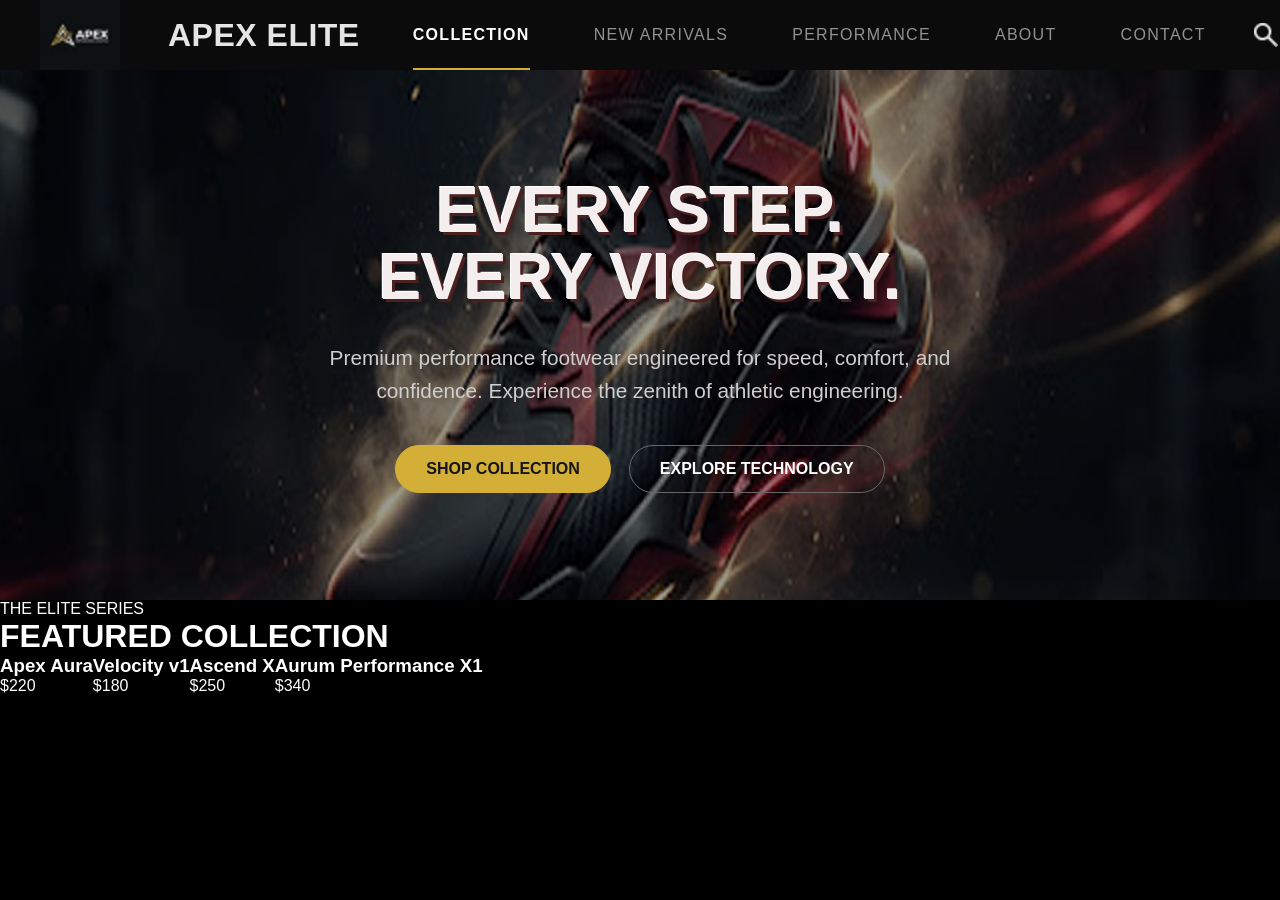
==== index.html @ 00075175 "2 sep" ====
<!DOCTYPE html>
<html lang="en">

<head>
    <meta charset="UTF-8">
    <meta name="viewport" content="width=device-width, initial-scale=1.0">
    <title>Apex Elite</title>
    <link rel="stylesheet" href="./css/home.css">
</head>

<body>
    <header>
        <div class="home-logo">
            <img src="./assets/APEX ELITE.png" alt="logo">
            <h1>APEX ELITE</h1>
        </div>

        <ul class="nav-options">
            <li class="active">COLLECTION</li>
            <li>NEW ARRIVALS</li>
            <li>PERFORMANCE</li>
            <li>ABOUT</li>
            <li>CONTACT</li>
        </ul>

        <div class="nav-actions">

            <div class="action-icon">
                <img src="./assets/icons/search.png" alt="search">
            </div>

            <div class="action-icon">
                <img src="./assets/icons/favourites.png" alt="favourites">
            </div>

            <div class="action-icon cart-icon">
                <img src="./assets/icons/cart-home.png" alt="cart">
                <span>1</span>
            </div>

            <div class="action-icon">
                <img src="./assets/icons/profile.png" alt="profile">
            </div>

        </div>

    </header>

    <main>

        <div class="hero-section">
            <img src="./assets/items/home-hero.png" alt="home-hero">
            <div class="top-data">
                <h1>EVERY STEP. <span class="span-head">EVERY VICTORY.</span></h1>
                <p>Premium performance footwear engineered for speed, comfort, and
                confidence. Experience the zenith of athletic engineering.</p>
                <div class="button-div">
                    <button class="shop-btn">SHOP COLLECTION</button>
                    <button class="explore-btn">EXPLORE TECHNOLOGY</button>
                </div>
            </div>
        </div>

        <div class="featured-collection">
            <div class="featured-head">
                <p>THE ELITE SERIES</p>
                <h1>FEATURED COLLECTION</h1>
            </div>
            <div class="featured-cards">

            </div>
        </div>
    </main>

    <script type="module" src="./js/home.js"></script>
</body>

</html>
---- css/home.css ----
* {
    margin: 0;
    padding: 0;
    box-sizing: border-box;
}

:root {
    --primary-color: #D4AF37;
    --secondary-color: #D62828;
    --sub-options: #929292;
}

body {
    background-color: #000;
    font-family: Arial, Helvetica, sans-serif;
}

header {
    width: 100%;
    height: 70px;

    background-color: #0b0b0b;

    display: flex;
    align-items: center;
    justify-content: space-between;

    padding: 0 40px;
    gap: 3rem;
}

.home-logo {
    display: flex;
    align-items: center;

    gap: 3rem;

    /* width: 190px; */
    flex-shrink: 0;
}

.home-logo img {
    width: 5rem;
    height: 5rem;

    object-fit: contain;
}

.home-logo h1 {
    color: #e5e5e5;

    font-size: 2rem;
    font-weight: 700;

    letter-spacing: 0.5px;

    white-space: nowrap;
}

.nav-options {
    height: 100%;

    display: flex;
    align-items: center;

    gap: 4rem;

    list-style: none;

    margin-left: 5px;
}

.nav-options li {
    height: 100%;

    display: flex;
    align-items: center;
    justify-content: space-between;

    position: relative;

    color: var(--sub-options);

    font-size: 1rem;
    /* font-weight: 500; */

    letter-spacing: 1.3px;

    white-space: nowrap;

    cursor: pointer;

    transition: color 0.3s ease;
}

.nav-options li:hover {
    color: white;
}

.nav-options li.active {
    color: white;
    font-weight: 600;
}

.nav-options li.active::after {
    content: "";

    position: absolute;

    bottom: 0;
    left: 0;

    width: 100%;
    height: 2px;

    background-color: var(--primary-color);
}

.nav-actions {
    margin-left: auto;

    display: flex;
    align-items: center;
    justify-content: space-between;

    gap: 3rem;

    height: 100%;
}

.action-icon {

    display: flex;
    align-items: center;
    justify-content: center;

    position: relative;

    cursor: pointer;
}

.action-icon img {
    width: 1.5rem;
    height: 1.5rem;

    object-fit: contain;

    display: block;
}

.cart-icon {
    width: 18px;
    height: 18px;
}

.cart-icon img {
    width: 3rem;
    height: 3rem;

    object-fit: contain;

    display: block;
}

/* ******************************Hero Section******************** */

.hero-section {
    width: 100%;
    height: 530px;

    position: relative;

    overflow: hidden;

    display: flex;
    align-items: center;
    justify-content: center;
}

.hero-section > img {
    width: 100%;
    height: 100%;

    /* object-fit: cover; */
    object-position: center;

    position: absolute;
    top: 0;
    left: 0;

    z-index: 1;
}

.hero-section::after {
    content: "";

    position: absolute;

    top: 0;
    left: 0;

    width: 100%;
    height: 100%;

    background: rgba(0, 0, 0, 0.40);

    z-index: 2;
}


.top-data {
    position: relative;

    z-index: 3;

    width: 100%;
    max-width: 750px;

    text-align: center;

    color: white;

    display: flex;
    flex-direction: column;
    align-items: center;
}


.top-data h1 {
    margin: 0;

    font-size: 4rem;
    line-height: 1.05;

    font-weight: 900;

    text-transform: uppercase;

    color: #f5eeee;

    text-shadow:
        3px 3px 0px #4b2020,
        -1px -1px 0px #ffffff;

}


.span-head {
    display: block;
}

.top-data p {
    width: 650px;

    max-width: 90%;

    margin-top: 30px;

    color: #cfcfcf;

    font-size: 1.3rem;

    line-height: 1.6;

    font-weight: 400;
}


.button-div {
    display: flex;

    justify-content: center;
    align-items: center;

    gap: 18px;

    margin-top: 38px;
}


.button-div button {
    height: 3rem;

    padding: 0 30px;

    border-radius: 25px;

    font-size: 1rem;

    font-weight: 700;
}

.shop-btn {
    background-color: var(--primary-color);

    color: #151515;

    border: 1px solid var(--primary-color);
}

.explore-btn {
    background-color: transparent;

    color: white;

    border: 1px solid #686868;
}

.featured-collection{
    color: white;
}

.featured-cards{
    display: flex;
}
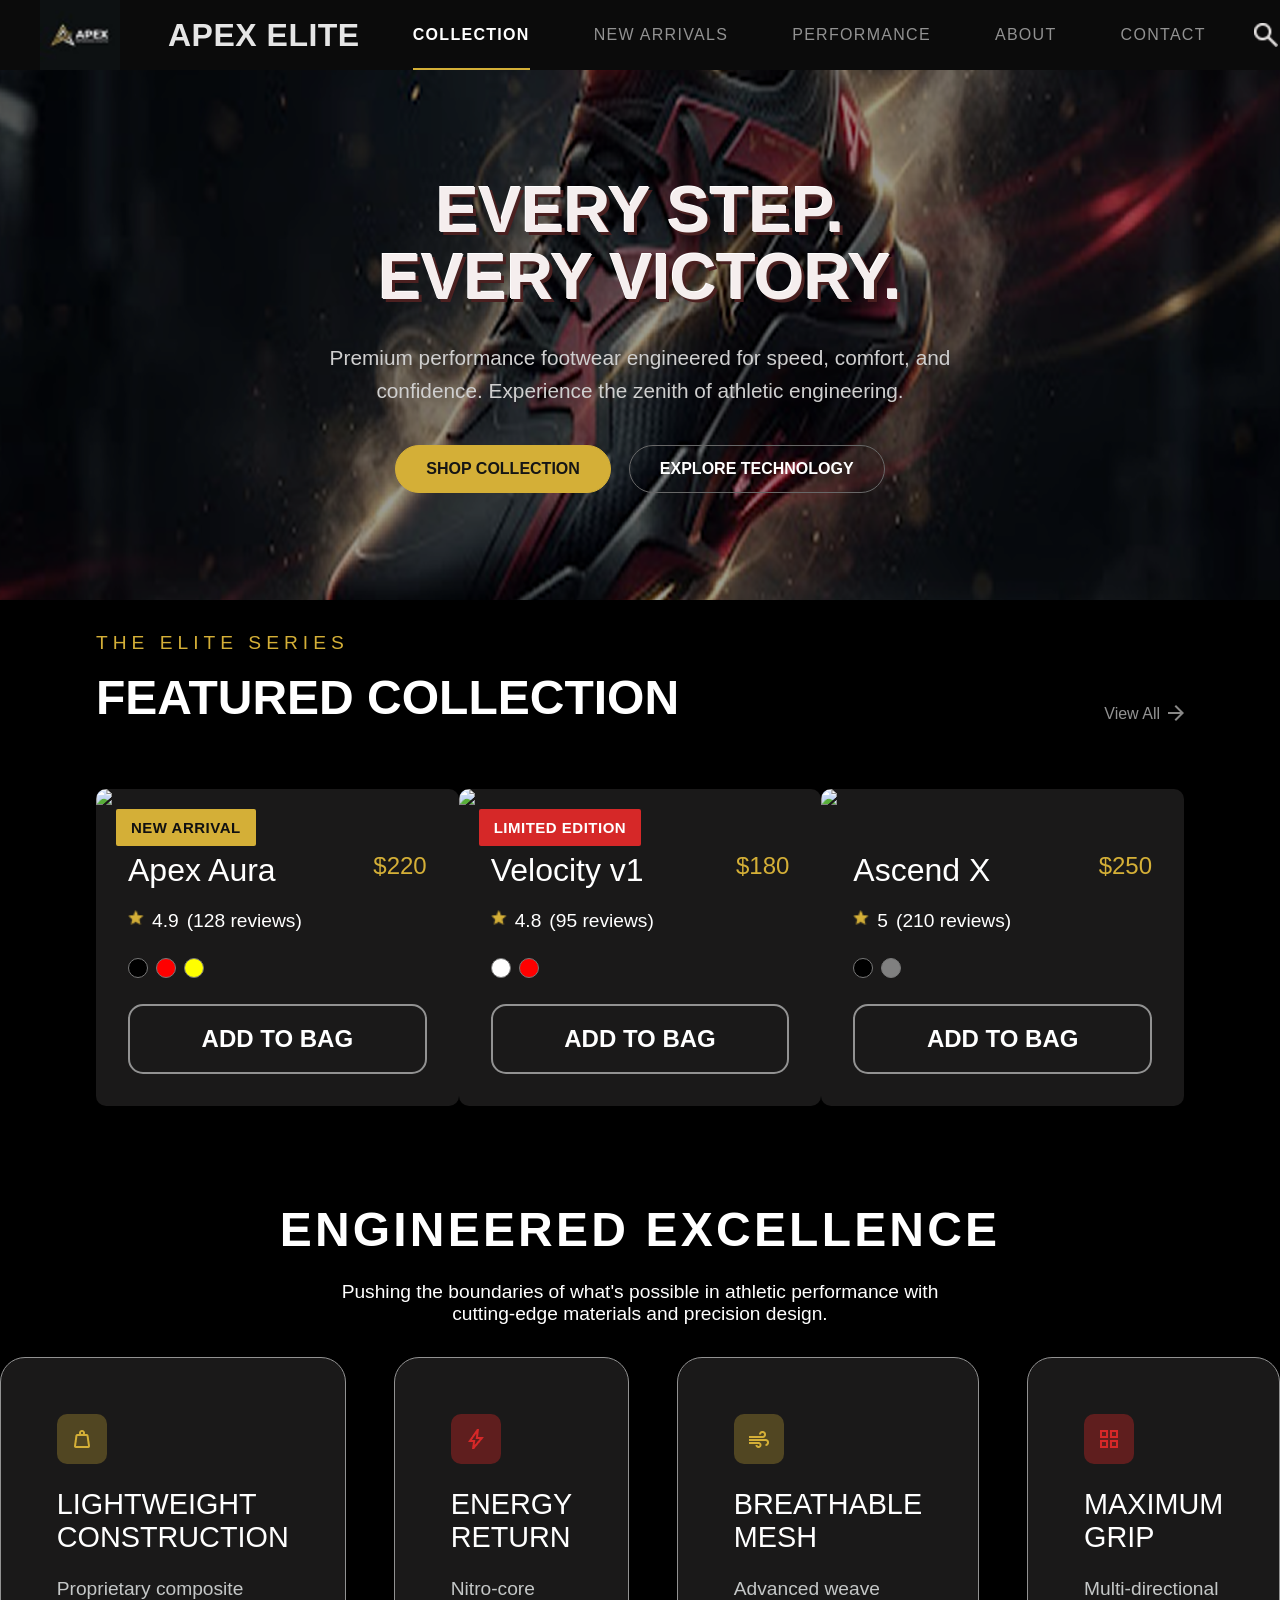
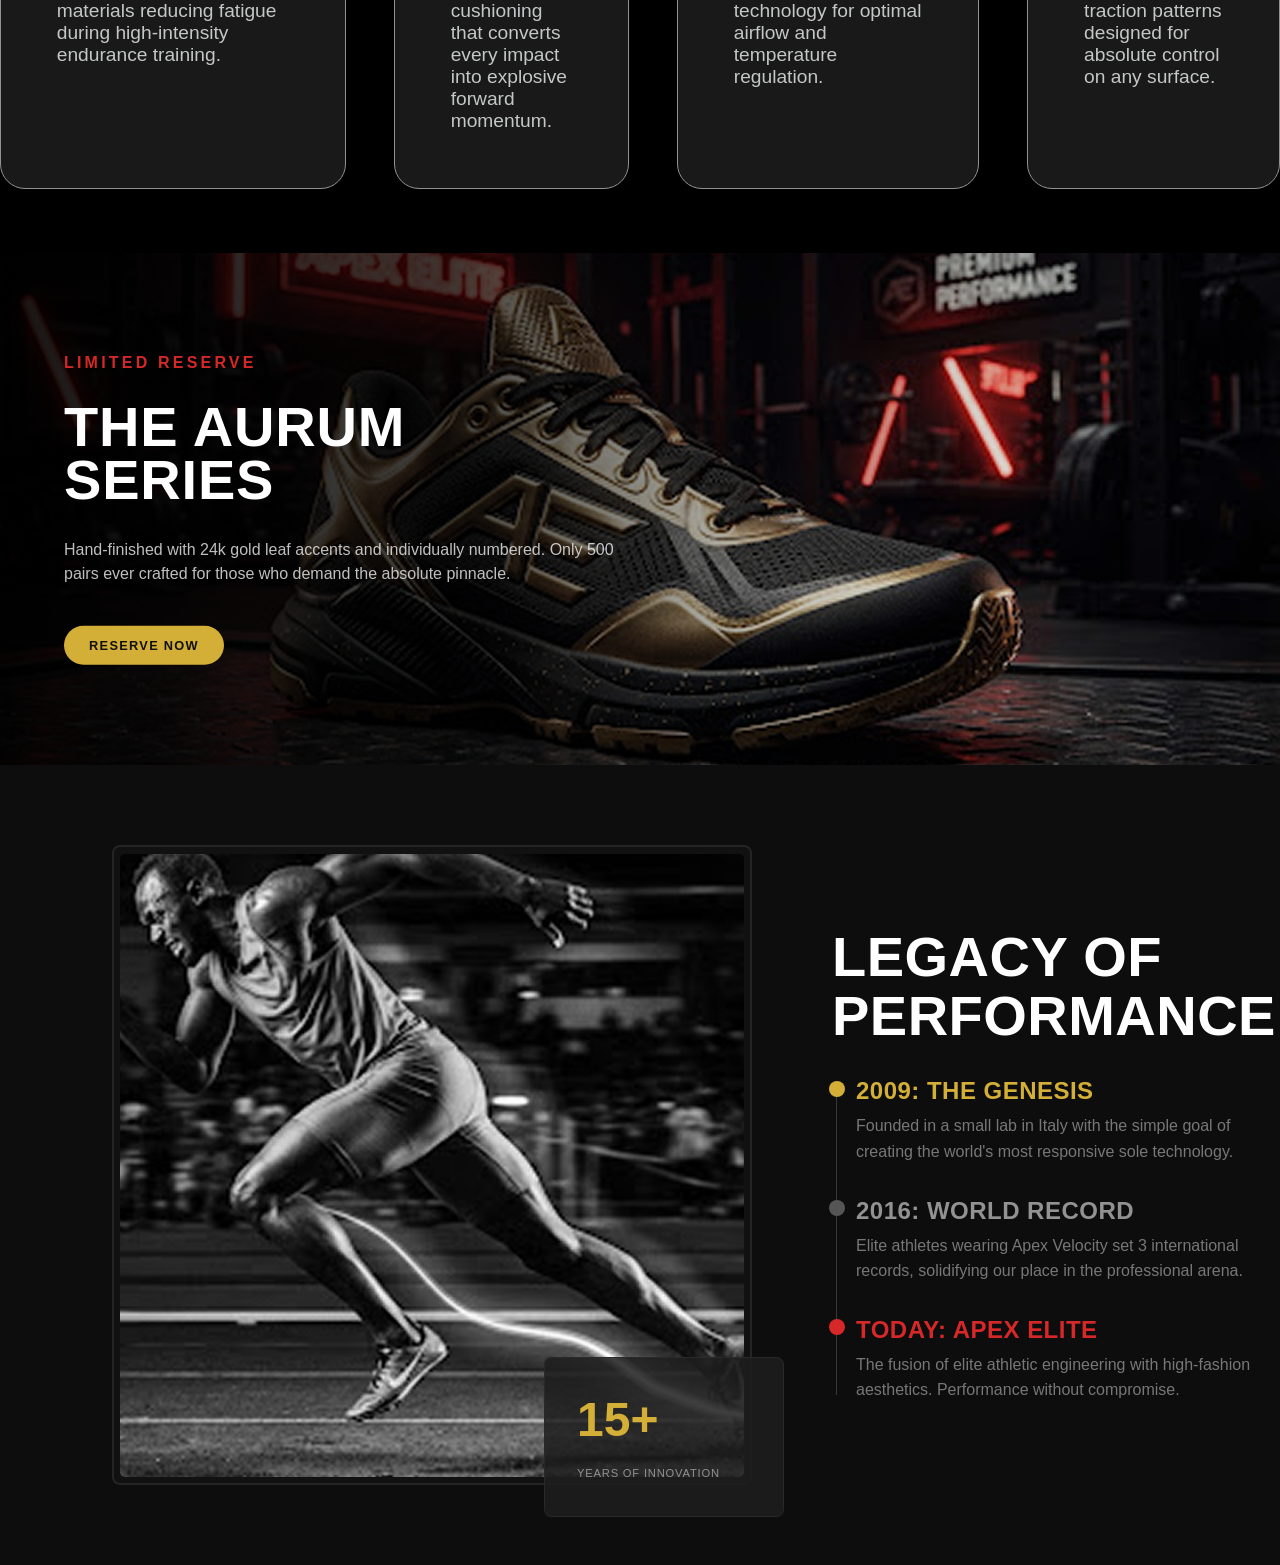
==== commit e9110e2d: "3 sep" ====
--- a/index.html
+++ b/index.html
@@ -5,74 +5,27 @@
     <meta charset="UTF-8">
     <meta name="viewport" content="width=device-width, initial-scale=1.0">
     <title>Apex Elite</title>
-    <link rel="stylesheet" href="./css/home.css">
+    <link rel="stylesheet" href="./css/homepage/home.css">
 </head>
 
 <body>
-    <header>
-        <div class="home-logo">
-            <img src="./assets/APEX ELITE.png" alt="logo">
-            <h1>APEX ELITE</h1>
-        </div>
+    <div id="navbar"></div>
 
-        <ul class="nav-options">
-            <li class="active">COLLECTION</li>
-            <li>NEW ARRIVALS</li>
-            <li>PERFORMANCE</li>
-            <li>ABOUT</li>
-            <li>CONTACT</li>
-        </ul>
+    <main id="app">
 
-        <div class="nav-actions">
+        <div id="hero"></div>
 
-            <div class="action-icon">
-                <img src="./assets/icons/search.png" alt="search">
-            </div>
+        <div id="featured"></div>
+        
+        <div id="excellence"></div>
 
-            <div class="action-icon">
-                <img src="./assets/icons/favourites.png" alt="favourites">
-            </div>
+        <div id="aurum"></div>
 
-            <div class="action-icon cart-icon">
-                <img src="./assets/icons/cart-home.png" alt="cart">
-                <span>1</span>
-            </div>
+        <div id="performance"></div>
 
-            <div class="action-icon">
-                <img src="./assets/icons/profile.png" alt="profile">
-            </div>
-
-        </div>
-
-    </header>
-
-    <main>
-
-        <div class="hero-section">
-            <img src="./assets/items/home-hero.png" alt="home-hero">
-            <div class="top-data">
-                <h1>EVERY STEP. <span class="span-head">EVERY VICTORY.</span></h1>
-                <p>Premium performance footwear engineered for speed, comfort, and
-                confidence. Experience the zenith of athletic engineering.</p>
-                <div class="button-div">
-                    <button class="shop-btn">SHOP COLLECTION</button>
-                    <button class="explore-btn">EXPLORE TECHNOLOGY</button>
-                </div>
-            </div>
-        </div>
-
-        <div class="featured-collection">
-            <div class="featured-head">
-                <p>THE ELITE SERIES</p>
-                <h1>FEATURED COLLECTION</h1>
-            </div>
-            <div class="featured-cards">
-
-            </div>
-        </div>
     </main>
 
-    <script type="module" src="./js/home.js"></script>
+    <script type="module" src="./js/homepage/home.js"></script>
 </body>
 
 </html>
--- a/css/homepage/home.css
+++ b/css/homepage/home.css
@@ -0,0 +1,11 @@
+* {
+    margin: 0;
+    padding: 0;
+    box-sizing: border-box;
+}
+
+body {
+    background-color: #000;
+    font-family: Arial, Helvetica, sans-serif;
+}
+
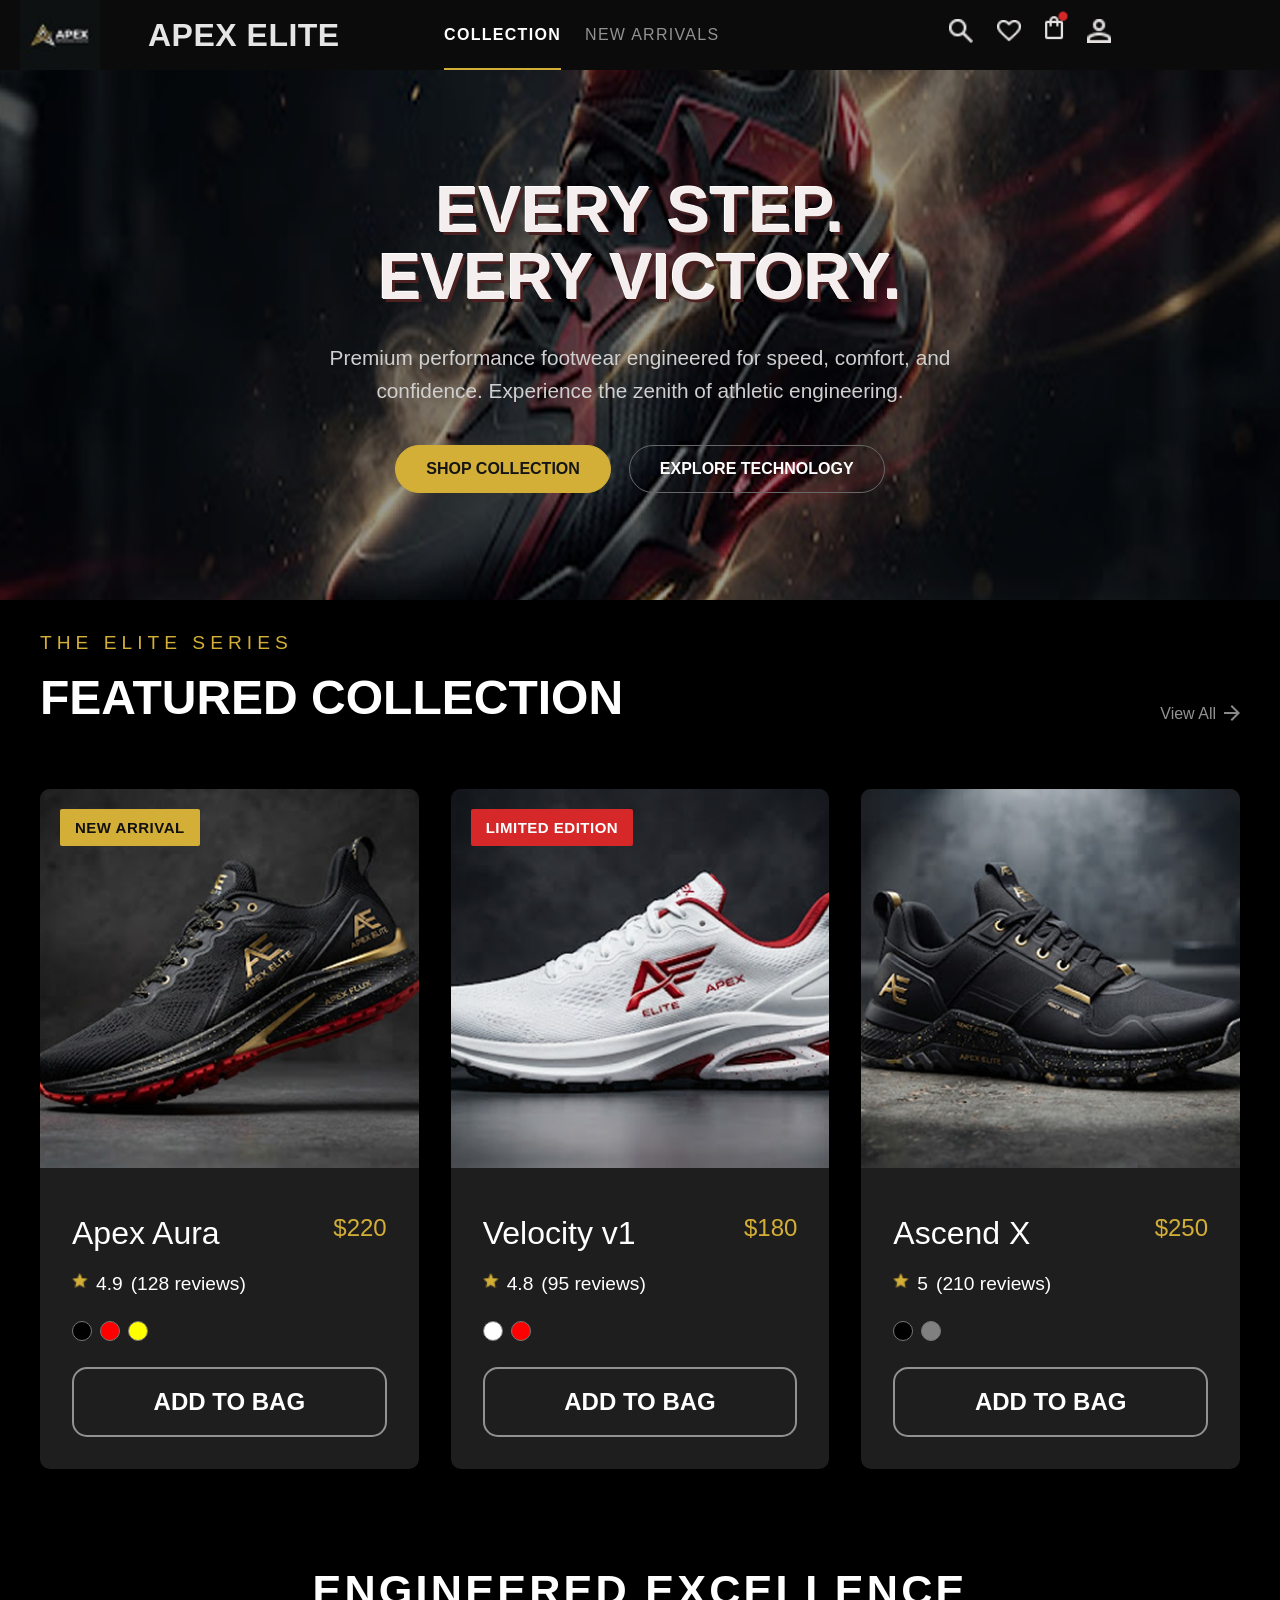
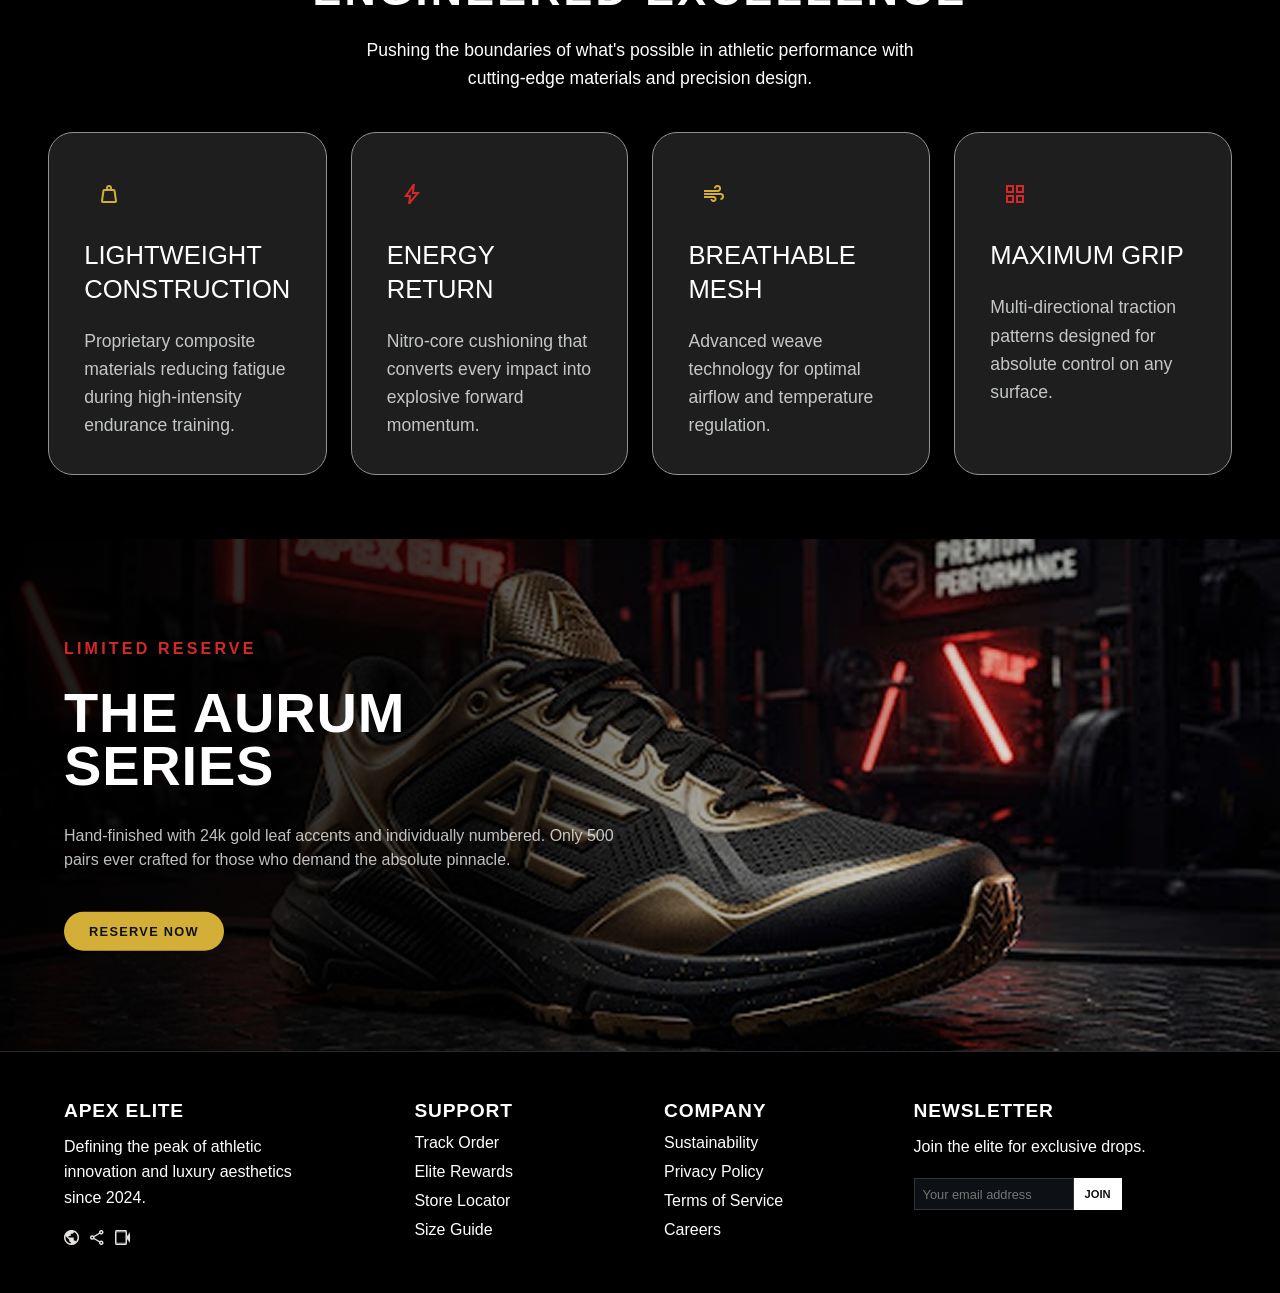
==== commit e33f5c63: "apex responsive" ====
--- a/index.html
+++ b/index.html
@@ -5,7 +5,7 @@
     <meta charset="UTF-8">
     <meta name="viewport" content="width=device-width, initial-scale=1.0">
     <title>Apex Elite</title>
-    <link rel="stylesheet" href="./css/homepage/home.css">
+    <link rel="stylesheet" href="./css/pages/home.css">
 </head>
 
 <body>
@@ -25,7 +25,9 @@
 
     </main>
 
-    <script type="module" src="./js/homepage/home.js"></script>
+    <div id="footer"></div>
+
+    <script type="module" src="./js/pages/home.js"></script>
 </body>
 
 </html>
--- a/css/pages/home.css
+++ b/css/pages/home.css
@@ -0,0 +1,9 @@
+@import "../homepage/home.css";
+@import "../homepage/navbar.css";
+@import "../homepage/hero.css";
+@import "../homepage/featured.css";
+@import "../homepage/excellence.css";
+@import "../homepage/aurum.css";
+@import "../homepage/performance.css";
+@import "../homepage/footer.css";
+
